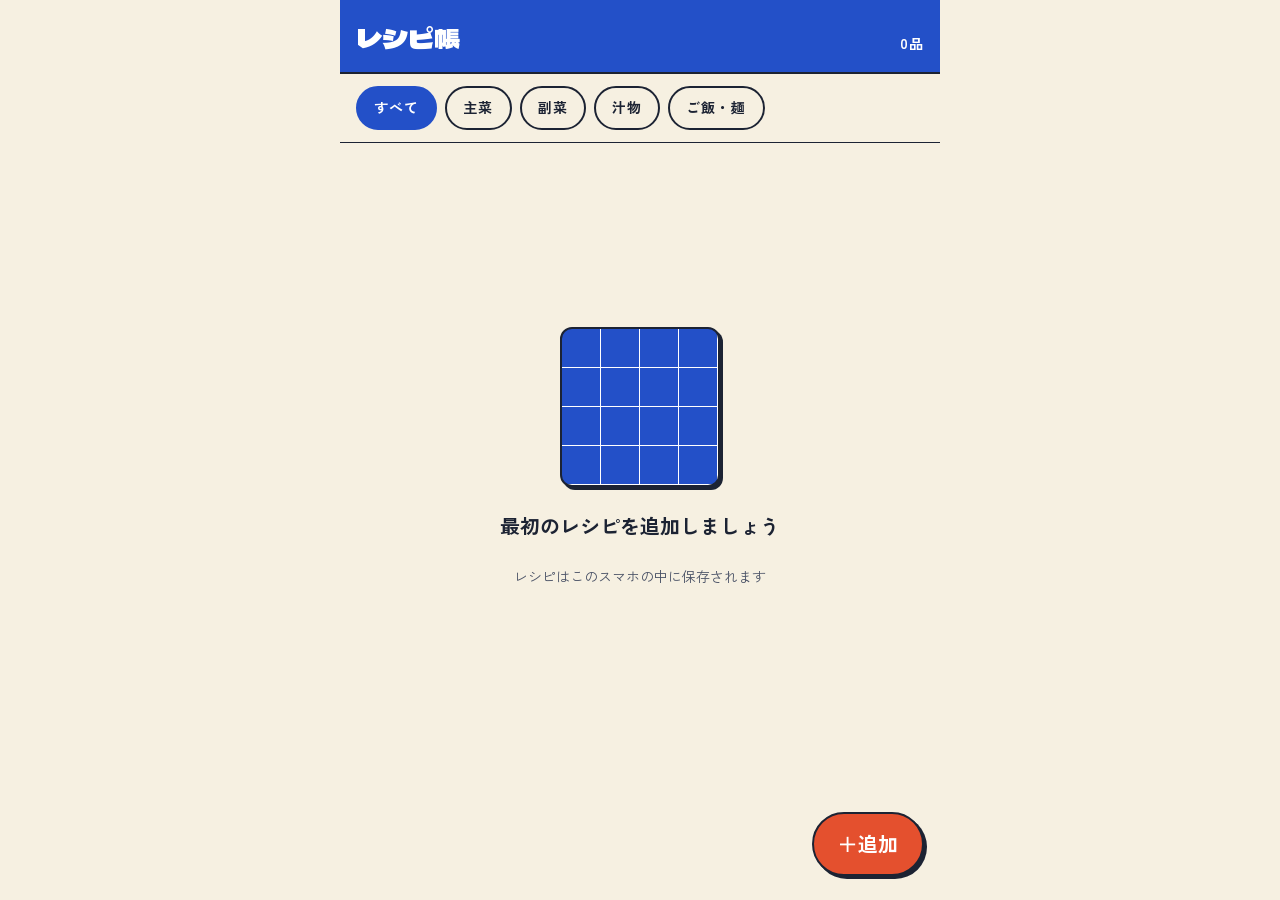
==== index.html @ 1fe80e70 "レシピ帳の第1段階と画像追加を実装 Co-Authored-By: Claude Opus 5.5 <noreply@anthropic.com>" ====
<!doctype html>
<html lang="ja">
<head>
  <meta charset="utf-8">
  <meta name="viewport" content="width=device-width, initial-scale=1, viewport-fit=cover">
  <meta name="theme-color" content="#2350c8">
  <meta name="apple-mobile-web-app-capable" content="yes">
  <meta name="apple-mobile-web-app-title" content="レシピ帳">
  <title>レシピ帳</title>
  <link rel="preconnect" href="https://fonts.googleapis.com">
  <link rel="preconnect" href="https://fonts.gstatic.com" crossorigin>
  <link rel="stylesheet" href="https://fonts.googleapis.com/css2?family=Dela+Gothic+One&family=Zen+Kaku+Gothic+New:wght@400;500;700&display=swap">
  <link rel="stylesheet" href="css/style.css">
</head>
<body>
  <div class="page">
    <header class="rb-header rb-header--title">
      <h1 class="rb-screen-title">レシピ帳</h1>
      <span class="rb-header__count" id="count"></span>
    </header>

    <nav class="rb-chips" aria-label="カテゴリで絞り込み" id="filters">
      <button type="button" class="rb-chip" data-category="all" aria-pressed="true">すべて</button>
      <button type="button" class="rb-chip" data-category="main" aria-pressed="false">主菜</button>
      <button type="button" class="rb-chip" data-category="side" aria-pressed="false">副菜</button>
      <button type="button" class="rb-chip" data-category="soup" aria-pressed="false">汁物</button>
      <button type="button" class="rb-chip" data-category="staple" aria-pressed="false">ご飯・麺</button>
    </nav>

    <main>
      <ul class="rb-cards" id="list"></ul>

      <div class="rb-empty" id="empty" hidden>
        <div class="rb-empty__tile rb-tile" aria-hidden="true"></div>
        <p class="rb-empty__title" id="empty-title">最初のレシピを追加しましょう</p>
        <p class="rb-empty__note" id="empty-note">レシピはこのスマホの中に保存されます</p>
      </div>
    </main>

    <a class="rb-fab rb-fab--fixed" href="form.html">＋追加</a>
  </div>

  <template id="card-template">
    <li>
      <a class="rb-card">
        <div class="rb-card__img rb-tile" aria-hidden="true"></div>
        <div class="rb-card__body">
          <h2 class="rb-card__title"></h2>
          <div class="rb-card__meta">
            <span class="rb-label rb-label--line" data-field="category"></span>
            <span data-field="time"></span>
          </div>
        </div>
      </a>
    </li>
  </template>

  <script src="js/storage.js"></script>
  <script src="js/list.js"></script>
</body>
</html>
---- css/style.css ----
/* 一人暮らしレシピ帳 — デザインシステム「一人暮らしレシピ帳」のトークンとコンポーネント */

/* トークン ------------------------------------------------------------ */
:root {
  --ground: #f6f0e1;
  --surface: #f6f0e1;
  --ink: #1c2333;
  --ink-muted: #4a5266;
  --line: #1c2333;
  --blue: #2350c8;
  --band: #2350c8;
  --on-band: #ffffff;
  --red: #e4502e;
  --on-red: #ffffff;
  --red-text: #c9381a;
  --yellow: #f2c14e;
  --on-yellow: #1c2333;
  --focus: #1c2333;
  --field: #ffffff;
  --shadow-print: 3px 3px 0 #1c2333;

  --font-display: "Dela Gothic One", "Zen Kaku Gothic New", sans-serif;
  --font-sans: "Zen Kaku Gothic New", "Hiragino Sans", sans-serif;

  --space-1: 4px;
  --space-2: 8px;
  --space-3: 12px;
  --space-4: 16px;
  --space-6: 24px;
  --space-8: 32px;
  --space-12: 48px;

  --radius-sm: 4px;
  --radius-md: 12px;
  --radius-pill: 999px;

  --tap-min: 44px;
  --fab-size: 64px;
}

@media (prefers-color-scheme: dark) {
  :root {
    --ground: #161b27;
    --surface: #1f2636;
    --ink: #f6f0e1;
    --ink-muted: #b7bcc8;
    --line: #b7bcc8;
    --blue: #8ea6f0;
    --red: #f06a4a;
    --on-red: #161b27;
    --red-text: #f06a4a;
    --on-yellow: #161b27;
    --focus: #f2c14e;
    --field: #1f2636;
    --shadow-print: 3px 3px 0 #0b0e15;
  }
}

/* 土台 ---------------------------------------------------------------- */
*, *::before, *::after { box-sizing: border-box; }
[hidden] { display: none !important; }
html { -webkit-text-size-adjust: 100%; }
body {
  margin: 0;
  background: var(--ground);
  color: var(--ink);
  font-family: var(--font-sans);
  font-size: 16px;
  line-height: 1.7;
}
a { color: var(--blue); }
button, input, textarea, select { font: inherit; color: inherit; }
.page { max-width: 600px; margin: 0 auto; min-height: 100vh; }
.visually-hidden {
  position: absolute; width: 1px; height: 1px; padding: 0; margin: -1px;
  overflow: hidden; clip: rect(0 0 0 0); white-space: nowrap; border: 0;
}

/* ヘッダー(青い帯) --------------------------------------------------- */
.rb-header {
  background: var(--band); color: var(--on-band);
  border-bottom: 2px solid var(--line);
  padding: var(--space-2);
  display: flex; align-items: center; justify-content: space-between; gap: var(--space-2);
}
.rb-header--title { padding: 20px var(--space-4) var(--space-4); align-items: baseline; }
.rb-header--stack { flex-direction: column; align-items: stretch; padding-bottom: var(--space-4); }
.rb-screen-title {
  margin: 0; font-family: var(--font-display); font-weight: 400; font-size: 26px; line-height: 1.4;
}
.rb-header--stack .rb-screen-title { margin: var(--space-1) var(--space-2) 0; }
.rb-header__count { font-size: 14px; font-weight: 700; letter-spacing: 0.08em; }
.rb-header__link {
  min-height: var(--tap-min); display: inline-flex; align-items: center; gap: var(--space-1);
  padding: 0 var(--space-2); color: var(--on-band); font-weight: 700; text-decoration: none;
  align-self: flex-start;
}
.rb-header__btn {
  min-height: var(--tap-min); display: inline-flex; align-items: center; padding: 0 var(--space-4);
  border: 2px solid var(--on-band); border-radius: var(--radius-md);
  color: var(--on-band); font-weight: 700; text-decoration: none;
}
.rb-header__link:focus-visible, .rb-header__btn:focus-visible { outline: 3px solid var(--on-band); outline-offset: 2px; }
.rb-icon { width: 20px; height: 20px; flex: none; }

/* ボタン -------------------------------------------------------------- */
.rb-btn {
  min-height: var(--tap-min); min-width: var(--tap-min);
  padding: 0 var(--space-6);
  border: 2px solid var(--band); border-radius: var(--radius-md);
  background: var(--band); color: var(--on-band);
  font-family: var(--font-sans); font-size: 18px; font-weight: 700; line-height: 1.4;
  display: inline-flex; align-items: center; justify-content: center; gap: var(--space-2);
  text-decoration: none; cursor: pointer;
}
.rb-btn--outline { background: transparent; color: var(--blue); border-color: var(--blue); }
.rb-btn--danger  { background: transparent; color: var(--red-text); border-color: var(--red-text); }
.rb-btn--block   { width: 100%; min-height: 48px; }
.rb-btn--large   { min-height: 56px; }
.rb-btn:focus-visible, .rb-chip:focus-visible, .rb-fab:focus-visible, .rb-card:focus-visible,
input:focus-visible, textarea:focus-visible {
  outline: 3px solid var(--focus); outline-offset: 3px;
}

/* ＋追加(FAB) --------------------------------------------------------- */
.rb-fab {
  height: var(--fab-size); min-width: var(--fab-size); padding: 0 var(--space-6);
  border: 2px solid var(--line); border-radius: var(--radius-pill);
  background: var(--red); color: var(--on-red); box-shadow: var(--shadow-print);
  font-family: var(--font-sans); font-size: 20px; font-weight: 700; line-height: 1.4;
  display: inline-flex; align-items: center; justify-content: center; gap: var(--space-1);
  text-decoration: none; cursor: pointer;
}
.rb-fab--fixed {
  position: fixed;
  right: max(var(--space-4), calc((100vw - 600px) / 2 + var(--space-4)));
  bottom: calc(var(--space-6) + env(safe-area-inset-bottom));
}

/* カテゴリの絞り込み ---------------------------------------------------- */
.rb-chips {
  display: flex; gap: var(--space-2); overflow-x: auto;
  padding: var(--space-3) var(--space-4); scrollbar-width: none;
  border-bottom: 1px solid var(--line);
}
.rb-chips::-webkit-scrollbar { display: none; }
.rb-chip-group { display: flex; flex-wrap: wrap; gap: var(--space-2); }
.rb-chip {
  flex: none; min-height: var(--tap-min); padding: 0 var(--space-4);
  border: 2px solid var(--line); border-radius: var(--radius-pill);
  background: var(--surface); color: var(--ink);
  font-family: var(--font-sans); font-size: 14px; font-weight: 700; letter-spacing: 0.08em;
  display: inline-flex; align-items: center; cursor: pointer;
}
.rb-chip[aria-pressed="true"] { background: var(--band); border-color: var(--band); color: var(--on-band); }
/* フォームのカテゴリ:ラジオボタンをチップの見た目に */
.rb-chip-radio { position: absolute; opacity: 0; pointer-events: none; }
.rb-chip-radio:checked + .rb-chip { background: var(--band); border-color: var(--band); color: var(--on-band); }
.rb-chip-radio:focus-visible + .rb-chip { outline: 3px solid var(--focus); outline-offset: 3px; }

/* ラベル -------------------------------------------------------------- */
.rb-label {
  display: inline-flex; align-items: center; gap: var(--space-1);
  padding: var(--space-1) var(--space-2); border-radius: var(--radius-sm);
  background: var(--yellow); color: var(--on-yellow);
  font-family: var(--font-sans); font-size: 14px; font-weight: 700; letter-spacing: 0.08em; line-height: 1.4;
}
.rb-label--line { background: transparent; color: var(--ink); border: 1px solid var(--line); }
.rb-labels { display: flex; gap: var(--space-2); flex-wrap: wrap; margin-top: var(--space-3); }

/* イラスト(画像がないときは青いタイル) ----------------------------------- */
.rb-tile {
  position: relative; overflow: hidden;
  background-color: var(--band);
  background-image: linear-gradient(var(--on-band) 1px, transparent 1px), linear-gradient(90deg, var(--on-band) 1px, transparent 1px);
  background-size: 25% 25%; background-position: -1px -1px;
}
.rb-tile > img { position: absolute; inset: 0; width: 100%; height: 100%; object-fit: cover; display: block; }

/* レシピカード -------------------------------------------------------- */
.rb-cards {
  list-style: none; margin: 0;
  display: grid; grid-template-columns: repeat(2, minmax(0, 1fr)); gap: var(--space-3);
  padding: var(--space-4) var(--space-4) 120px;
}
.rb-card {
  display: block; height: 100%; text-decoration: none; color: var(--ink);
  background: var(--surface); border: 2px solid var(--line); border-radius: var(--radius-md);
  box-shadow: var(--shadow-print); overflow: hidden;
}
.rb-card__img { aspect-ratio: 1 / 1; width: 100%; border-bottom: 2px solid var(--line); }
.rb-card__body { padding: var(--space-3); display: grid; gap: var(--space-2); }
.rb-card__title { margin: 0; font-family: var(--font-display); font-weight: 400; font-size: 20px; line-height: 1.4; overflow-wrap: anywhere; }
.rb-card__meta { display: flex; gap: var(--space-2); flex-wrap: wrap; align-items: center; color: var(--ink-muted); font-size: 14px; }

/* 空・見つからない ------------------------------------------------------ */
.rb-empty {
  padding: var(--space-12) var(--space-8);
  display: flex; flex-direction: column; align-items: center; gap: var(--space-6); text-align: center;
}
.rb-empty__tile { width: 160px; height: 160px; border: 2px solid var(--line); border-radius: var(--radius-md); box-shadow: var(--shadow-print); }
.rb-empty__title { margin: 0; font-size: 20px; font-weight: 700; line-height: 1.5; }
.rb-empty__note { margin: 0; font-size: 14px; line-height: 1.6; color: var(--ink-muted); }

/* 詳細 ---------------------------------------------------------------- */
.rb-hero { aspect-ratio: 1 / 1; width: 100%; border-bottom: 2px solid var(--line); }
.rb-detail { padding: var(--space-6) var(--space-4) var(--space-12); }
.rb-dish-title {
  margin: 0; font-family: var(--font-display); font-weight: 400; font-size: 30px; line-height: 1.4;
  color: var(--blue); overflow-wrap: anywhere;
}
.rb-section-title {
  margin: var(--space-8) 0 var(--space-3); font-family: var(--font-sans); font-size: 20px; font-weight: 700;
  line-height: 1.5; color: var(--ink); display: flex; align-items: center; gap: var(--space-2);
}
.rb-section-title::after { content: ""; flex: 1; border-top: 1px solid var(--line); }
.rb-steps { list-style: none; margin: 0; padding: 0; counter-reset: step; }
.rb-steps > li {
  counter-increment: step;
  display: grid; grid-template-columns: 48px 1fr; gap: var(--space-3); align-items: start;
  padding: var(--space-6) 0; border-bottom: 1px solid var(--line);
  font-size: 18px; font-weight: 500; line-height: 1.8;
}
.rb-steps > li:first-child { padding-top: 0; }
.rb-steps > li::before {
  content: counter(step);
  font-family: var(--font-display); font-size: 32px; line-height: 1; color: var(--blue); text-align: center;
  padding-top: var(--space-1);
}
.rb-ingredients { list-style: none; margin: 0; padding: 0; }
.rb-ingredients > li { padding: var(--space-2) 0; border-bottom: 1px dashed var(--line); font-size: 18px; font-weight: 500; line-height: 1.8; }
.rb-memo { margin: 0; font-size: 18px; font-weight: 500; line-height: 1.8; white-space: pre-wrap; }
.rb-actions { margin-top: var(--space-12); display: flex; flex-direction: column; gap: var(--space-3); }

/* フォーム ------------------------------------------------------------ */
.rb-form { padding: var(--space-6) var(--space-4) var(--space-12); display: flex; flex-direction: column; gap: var(--space-6); }
.rb-field { display: flex; flex-direction: column; gap: var(--space-2); margin: 0; padding: 0; border: 0; min-width: 0; }
.rb-field__label { padding: 0; font-size: 16px; font-weight: 700; display: flex; align-items: center; gap: var(--space-2); }
.rb-field__hint { font-size: 14px; line-height: 1.6; color: var(--ink-muted); }
.rb-input, .rb-textarea {
  min-height: 48px; padding: 0 var(--space-3);
  border: 2px solid var(--line); border-radius: var(--radius-sm);
  background: var(--field); font-size: 16px;
}
.rb-input--time { width: 120px; }
.rb-textarea { padding: var(--space-3); line-height: 1.7; resize: vertical; }
.rb-input::placeholder, .rb-textarea::placeholder { color: var(--ink-muted); }
.rb-inline { display: flex; align-items: center; gap: var(--space-2); }
.rb-image-picker { display: flex; align-items: center; gap: var(--space-4); }
.rb-image-preview {
  width: 120px; height: 120px; flex: none;
  border: 2px solid var(--line); border-radius: var(--radius-md); box-shadow: var(--shadow-print);
}
.rb-image-picker__actions { display: flex; flex-direction: column; align-items: flex-start; gap: var(--space-2); }
.rb-image-picker__actions .rb-btn { padding: 0 var(--space-4); font-size: 16px; }
input[type="file"]:focus-visible + .rb-btn { outline: 3px solid var(--focus); outline-offset: 3px; }
.rb-error { margin: 0; color: var(--red-text); font-size: 14px; font-weight: 700; }
.rb-error:empty { display: none; }
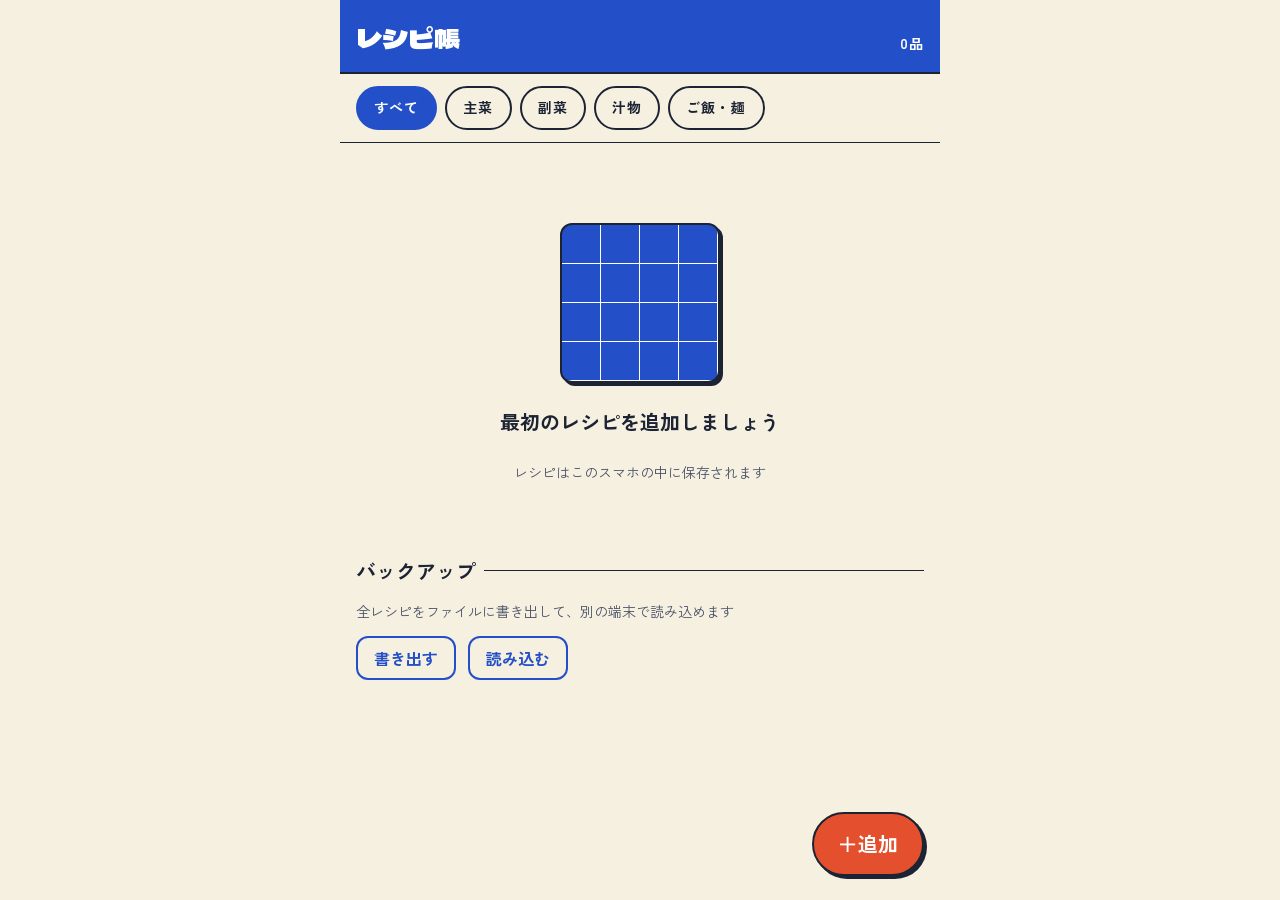
==== commit 95a2b977: "バックアップの書き出し・読み込みを追加 Co-Authored-By: Claude Opus 5.5 <noreply@anthropic.com>" ====
--- a/index.html
+++ b/index.html
@@ -35,6 +35,17 @@
         <p class="rb-empty__title" id="empty-title">最初のレシピを追加しましょう</p>
         <p class="rb-empty__note" id="empty-note">レシピはこのスマホの中に保存されます</p>
       </div>
+
+      <section class="rb-backup" aria-labelledby="backup-title">
+        <h2 class="rb-section-title" id="backup-title">バックアップ</h2>
+        <p class="rb-field__hint">全レシピをファイルに書き出して、別の端末で読み込めます</p>
+        <div class="rb-backup__actions">
+          <button type="button" class="rb-btn rb-btn--outline" id="export">書き出す</button>
+          <input class="visually-hidden" id="import" type="file" accept="application/json,.json">
+          <label class="rb-btn rb-btn--outline" for="import">読み込む</label>
+        </div>
+        <p class="rb-backup__status" id="backup-status" role="status"></p>
+      </section>
     </main>
 
     <a class="rb-fab rb-fab--fixed" href="form.html">＋追加</a>
--- a/css/style.css
+++ b/css/style.css
@@ -181,7 +181,7 @@
 .rb-cards {
   list-style: none; margin: 0;
   display: grid; grid-template-columns: repeat(2, minmax(0, 1fr)); gap: var(--space-3);
-  padding: var(--space-4) var(--space-4) 120px;
+  padding: var(--space-4);
 }
 .rb-card {
   display: block; height: 100%; text-decoration: none; color: var(--ink);
@@ -201,6 +201,15 @@
 .rb-empty__tile { width: 160px; height: 160px; border: 2px solid var(--line); border-radius: var(--radius-md); box-shadow: var(--shadow-print); }
 .rb-empty__title { margin: 0; font-size: 20px; font-weight: 700; line-height: 1.5; }
 .rb-empty__note { margin: 0; font-size: 14px; line-height: 1.6; color: var(--ink-muted); }
+
+/* バックアップ -------------------------------------------------------- */
+.rb-backup { padding: 0 var(--space-4) 120px; }
+.rb-backup .rb-section-title { margin-top: var(--space-6); }
+.rb-backup__actions { display: flex; flex-wrap: wrap; gap: var(--space-3); margin-top: var(--space-3); }
+.rb-backup__actions .rb-btn { padding: 0 var(--space-4); font-size: 16px; }
+.rb-backup__status { margin: var(--space-3) 0 0; font-size: 14px; font-weight: 700; }
+.rb-backup__status:empty { display: none; }
+.rb-backup__status--error { color: var(--red-text); }
 
 /* 詳細 ---------------------------------------------------------------- */
 .rb-hero { aspect-ratio: 1 / 1; width: 100%; border-bottom: 2px solid var(--line); }
